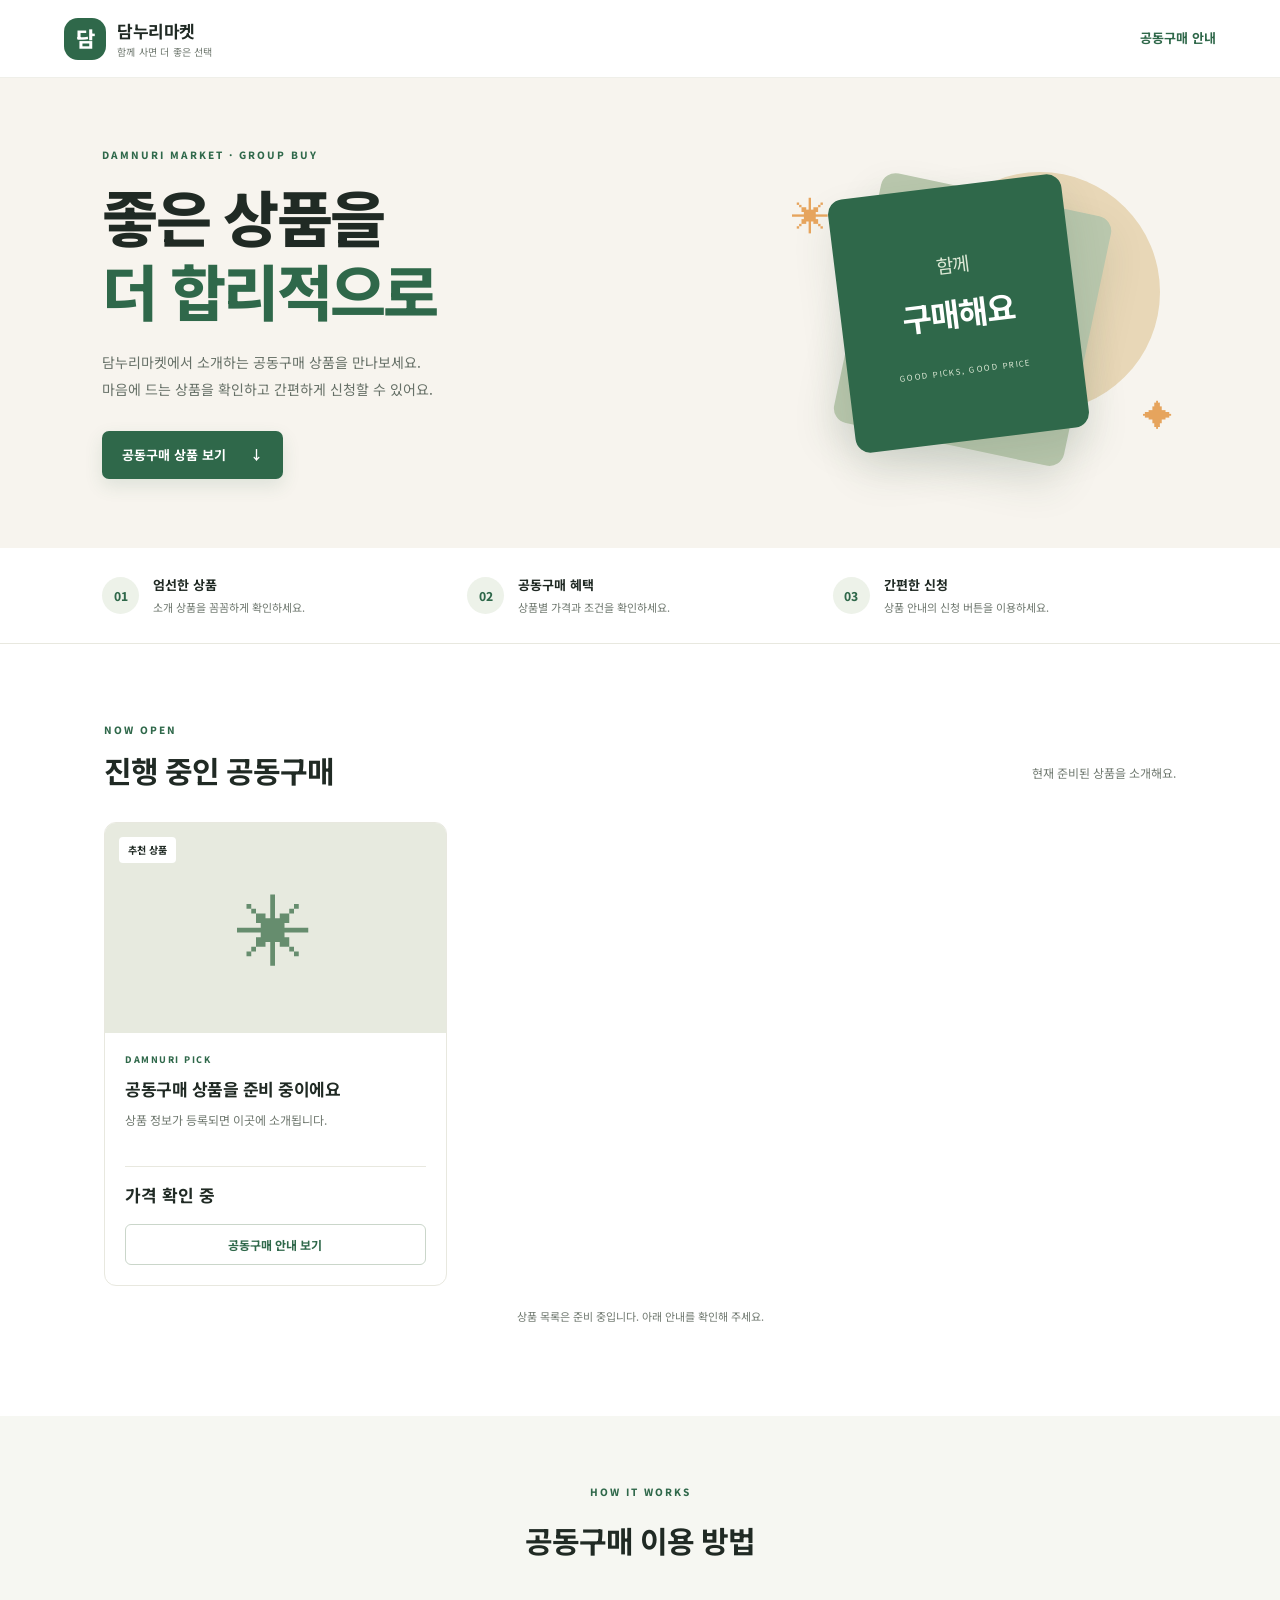
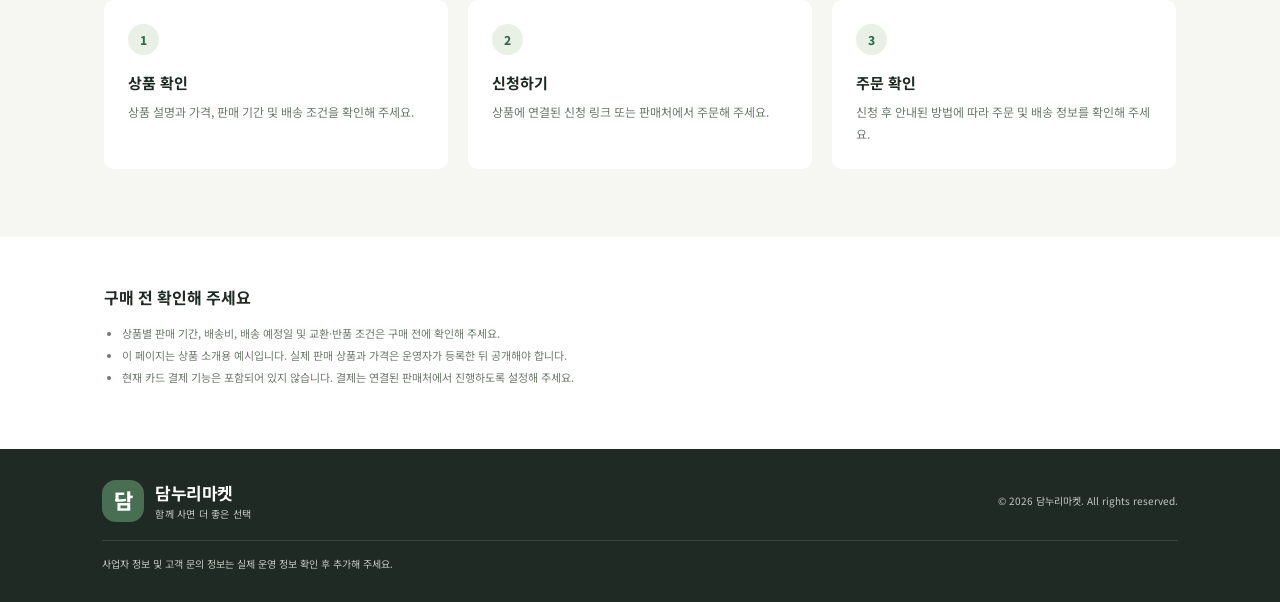
==== index.html @ f01aa06b "Add files via upload" ====
<!doctype html>
<html lang="ko">
<head>
  <meta charset="utf-8">
  <meta name="viewport" content="width=device-width, initial-scale=1">
  <meta name="theme-color" content="#f7f4ee">
  <meta name="description" content="담누리마켓 공동구매 — 좋은 상품을 합리적인 가격으로 만나보세요.">
  <title>담누리마켓 | 공동구매</title>
  <link rel="stylesheet" href="style.css">
</head>
<body>
  <header class="site-header">
    <a class="brand" href="#" aria-label="담누리마켓 홈">
      <span class="brand-mark">담</span>
      <span><strong>담누리마켓</strong><small>함께 사면 더 좋은 선택</small></span>
    </a>
    <a class="header-link" href="#how-it-works">공동구매 안내</a>
  </header>

  <main>
    <section class="hero">
      <div class="hero-copy">
        <p class="eyebrow">DAMNURI MARKET · GROUP BUY</p>
        <h1>좋은 상품을<br><span>더 합리적으로</span></h1>
        <p class="hero-description">담누리마켓에서 소개하는 공동구매 상품을 만나보세요.<br>마음에 드는 상품을 확인하고 간편하게 신청할 수 있어요.</p>
        <a class="primary-button" href="#products">공동구매 상품 보기 <span aria-hidden="true">↓</span></a>
      </div>
      <div class="hero-art" aria-label="공동구매를 상징하는 그래픽" role="img">
        <div class="sun"></div><div class="art-card card-back"></div>
        <div class="art-card card-front"><span>함께</span><strong>구매해요</strong><i>GOOD PICKS, GOOD PRICE</i></div>
        <span class="spark spark-one">✳</span><span class="spark spark-two">✦</span>
      </div>
    </section>

    <section class="trust-strip" aria-label="서비스 특징">
      <div><span>01</span><p><strong>엄선한 상품</strong><small>소개 상품을 꼼꼼하게 확인하세요.</small></p></div>
      <div><span>02</span><p><strong>공동구매 혜택</strong><small>상품별 가격과 조건을 확인하세요.</small></p></div>
      <div><span>03</span><p><strong>간편한 신청</strong><small>상품 안내의 신청 버튼을 이용하세요.</small></p></div>
    </section>

    <section class="products section-wrap" id="products">
      <div class="section-heading">
        <div><p class="eyebrow">NOW OPEN</p><h2>진행 중인 공동구매</h2></div>
        <p>현재 준비된 상품을 소개해요.</p>
      </div>
      <div id="product-grid" class="product-grid" aria-live="polite">
        <article class="product-card">
          <div class="product-visual visual-one"><span class="product-label">추천 상품</span><span class="visual-icon">✳</span></div>
          <div class="product-info"><p class="product-category">DAMNURI PICK</p><h3>공동구매 상품을 준비 중이에요</h3><p class="product-description">상품 정보가 등록되면 이곳에 소개됩니다.</p><div class="price-row"><strong>가격 확인 중</strong></div><a class="secondary-button" href="#how-it-works">공동구매 안내 보기</a></div>
        </article>
      </div>
      <p class="data-note" id="data-note">상품 목록은 준비 중입니다. 아래 안내를 확인해 주세요.</p>
    </section>

    <section class="how-section" id="how-it-works">
      <div class="section-wrap how-inner">
        <p class="eyebrow">HOW IT WORKS</p><h2>공동구매 이용 방법</h2>
        <div class="steps">
          <div><span>1</span><h3>상품 확인</h3><p>상품 설명과 가격, 판매 기간 및 배송 조건을 확인해 주세요.</p></div>
          <div><span>2</span><h3>신청하기</h3><p>상품에 연결된 신청 링크 또는 판매처에서 주문해 주세요.</p></div>
          <div><span>3</span><h3>주문 확인</h3><p>신청 후 안내된 방법에 따라 주문 및 배송 정보를 확인해 주세요.</p></div>
        </div>
      </div>
    </section>

    <section class="notice section-wrap">
      <h2>구매 전 확인해 주세요</h2>
      <ul>
        <li>상품별 판매 기간, 배송비, 배송 예정일 및 교환·반품 조건은 구매 전에 확인해 주세요.</li>
        <li>이 페이지는 상품 소개용 예시입니다. 실제 판매 상품과 가격은 운영자가 등록한 뒤 공개해야 합니다.</li>
        <li>현재 카드 결제 기능은 포함되어 있지 않습니다. 결제는 연결된 판매처에서 진행하도록 설정해 주세요.</li>
      </ul>
    </section>
  </main>

  <footer class="site-footer">
    <div class="brand footer-brand"><span class="brand-mark">담</span><span><strong>담누리마켓</strong><small>함께 사면 더 좋은 선택</small></span></div>
    <p>© <span id="year"></span> 담누리마켓. All rights reserved.</p>
    <p class="footer-small">사업자 정보 및 고객 문의 정보는 실제 운영 정보 확인 후 추가해 주세요.</p>
  </footer>
  <script src="script.js"></script>
</body>
</html>
---- style.css ----
@import url('https://fonts.googleapis.com/css2?family=Noto+Sans+KR:wght@400;500;600;700;800&display=swap');

:root{--ink:#202a24;--muted:#707970;--green:#2f684a;--green-dark:#204b35;--cream:#f7f4ee;--line:#e8e8df;--white:#fff;--orange:#e6a45d}
*{box-sizing:border-box}
html{scroll-behavior:smooth}
body{margin:0;background:#fff;color:var(--ink);font-family:'Noto Sans KR',sans-serif;line-height:1.6}
a{color:inherit;text-decoration:none}
.site-header{height:78px;display:flex;align-items:center;justify-content:space-between;padding:0 max(5vw,22px);border-bottom:1px solid #efefe9;background:rgba(255,255,255,.94)}
.brand{display:flex;align-items:center;gap:11px}
.brand-mark{width:42px;height:42px;display:grid;place-items:center;background:var(--green);color:#fff;border-radius:14px;font-size:21px;font-weight:800}
.brand strong{display:block;font-size:17px;letter-spacing:-.5px}
.brand small{display:block;font-size:10px;color:var(--muted);letter-spacing:.2px}
.header-link{font-size:13px;font-weight:700;color:var(--green)}
.hero{min-height:470px;padding:68px max(8vw,24px);display:grid;grid-template-columns:1.15fr .85fr;align-items:center;gap:45px;background:var(--cream);overflow:hidden}
.eyebrow{font-size:10px;letter-spacing:2px;font-weight:800;color:var(--green);margin:0 0 16px}
h1{font-size:clamp(38px,5vw,61px);line-height:1.22;letter-spacing:-2.7px;margin:0;font-weight:800}
h1 span{color:var(--green)}
.hero-description{font-size:14px;color:#667067;line-height:1.9;margin:22px 0 28px}
.primary-button{display:inline-flex;align-items:center;gap:24px;padding:14px 20px;border-radius:7px;background:var(--green);color:#fff;font-size:13px;font-weight:700;box-shadow:0 7px 18px #2f684a20}
.primary-button:hover{background:var(--green-dark)}
.hero-art{height:300px;position:relative;display:grid;place-items:center}
.sun{position:absolute;width:240px;height:240px;background:#e8d7b7;border-radius:50%;right:4%;top:3%}
.art-card{position:absolute;width:235px;height:255px;border-radius:15px;box-shadow:0 20px 40px #304c3520}
.card-back{background:#b9c7ad;transform:rotate(12deg) translate(15px,3px)}
.card-front{background:var(--green);color:#fff;transform:rotate(-7deg);display:flex;flex-direction:column;justify-content:center;align-items:center;gap:7px}
.card-front span{font-size:19px;color:#dce8d5}
.card-front strong{font-size:32px;letter-spacing:-1px}
.card-front i{font-size:8px;letter-spacing:1.5px;color:#dce8d5;font-style:normal;margin-top:20px}
.spark{position:absolute;color:var(--orange);font-size:38px}.spark-one{top:22px;left:12%}.spark-two{right:1%;bottom:25px;font-size:30px}
.trust-strip{display:grid;grid-template-columns:repeat(3,1fr);gap:20px;padding:27px max(8vw,24px);border-bottom:1px solid var(--line)}
.trust-strip>div{display:flex;align-items:center;gap:14px}.trust-strip>div>span{font-size:12px;font-weight:800;color:var(--green);background:#edf2e9;border-radius:50%;width:37px;height:37px;display:grid;place-items:center;flex-shrink:0}
.trust-strip p{margin:0}.trust-strip strong,.trust-strip small{display:block}.trust-strip strong{font-size:13px}.trust-strip small{font-size:11px;color:var(--muted);margin-top:3px}
.section-wrap{max-width:1120px;margin:0 auto;padding-left:24px;padding-right:24px}
.products{padding-top:78px;padding-bottom:80px}
.section-heading{display:flex;justify-content:space-between;align-items:end;margin-bottom:28px}.section-heading h2,.how-inner h2{font-size:30px;letter-spacing:-1px;margin:0}.section-heading .eyebrow{margin-bottom:8px}.section-heading>p{font-size:12px;color:var(--muted)}
.product-grid{display:grid;grid-template-columns:repeat(3,minmax(0,1fr));gap:22px}
.product-card{border:1px solid var(--line);border-radius:12px;overflow:hidden;background:#fff;transition:transform .2s,box-shadow .2s}.product-card:hover{transform:translateY(-3px);box-shadow:0 12px 30px #1e39200d}
.product-visual{height:210px;position:relative;display:grid;place-items:center;overflow:hidden}.visual-one{background:#e7eadf}.visual-two{background:#f3e4d6}.visual-three{background:#e0e8e5}
.product-label{position:absolute;left:14px;top:14px;background:#fff;padding:5px 9px;border-radius:4px;font-size:10px;font-weight:700}.visual-icon{font-size:76px;color:#477653;opacity:.8}
.product-info{padding:20px}.product-category{font-size:9px;letter-spacing:1.5px;color:var(--green);font-weight:800;margin:0 0 7px}.product-info h3{font-size:17px;margin:0 0 8px;letter-spacing:-.5px}.product-description{font-size:12px;color:var(--muted);min-height:38px;margin:0 0 18px}.price-row{border-top:1px solid var(--line);padding-top:14px;margin-bottom:15px}.price-row strong{font-size:17px}.price-row del{font-size:11px;color:#999;margin-right:7px}.price-row .discount{font-size:11px;color:#c55a38;font-weight:800;margin-right:6px}.secondary-button{display:block;text-align:center;border:1px solid #cad6ca;border-radius:6px;padding:10px;font-size:12px;font-weight:700;color:var(--green)}.secondary-button:hover{background:#f1f5ef}
.data-note{text-align:center;color:var(--muted);font-size:11px;margin-top:22px}
.how-section{background:#f6f7f2;padding:68px 0}.how-inner>.eyebrow{text-align:center}.how-inner h2{text-align:center;margin-bottom:36px}.steps{display:grid;grid-template-columns:repeat(3,1fr);gap:20px}.steps>div{background:#fff;border-radius:10px;padding:24px}.steps span{display:grid;place-items:center;width:31px;height:31px;background:#e9f0e6;color:var(--green);border-radius:50%;font-weight:800;font-size:12px}.steps h3{font-size:15px;margin:16px 0 6px}.steps p{font-size:12px;color:var(--muted);margin:0;line-height:1.8}
.notice{padding-top:48px;padding-bottom:50px}.notice h2{font-size:16px;margin:0 0 12px}.notice ul{padding-left:18px;color:var(--muted);font-size:11px;line-height:2}
.site-footer{background:#202a24;color:#fff;padding:30px max(8vw,24px);display:flex;align-items:center;justify-content:space-between;gap:18px;flex-wrap:wrap}.footer-brand .brand-mark{background:#496f52}.footer-brand small{color:#c2ccc2}.site-footer>p{font-size:10px;color:#c2ccc2}.site-footer .footer-small{width:100%;margin:0;padding-top:15px;border-top:1px solid #ffffff20}
@media(max-width:760px){.site-header{height:68px}.hero{padding-top:48px;padding-bottom:38px;grid-template-columns:1fr;gap:12px}.hero-art{height:245px}.sun{width:200px;height:200px;right:16%}.art-card{width:180px;height:205px}.card-front strong{font-size:27px}.trust-strip{grid-template-columns:1fr;gap:15px;padding-top:22px;padding-bottom:22px}.section-heading{display:block}.section-heading>p{margin-top:10px}.products{padding-top:55px;padding-bottom:55px}.product-grid{grid-template-columns:1fr;gap:15px}.product-visual{height:190px}.steps{grid-template-columns:1fr}.how-section{padding:50px 0}.how-inner h2,.section-heading h2{font-size:25px}.site-footer{display:block}.site-footer>p{margin-top:18px}}
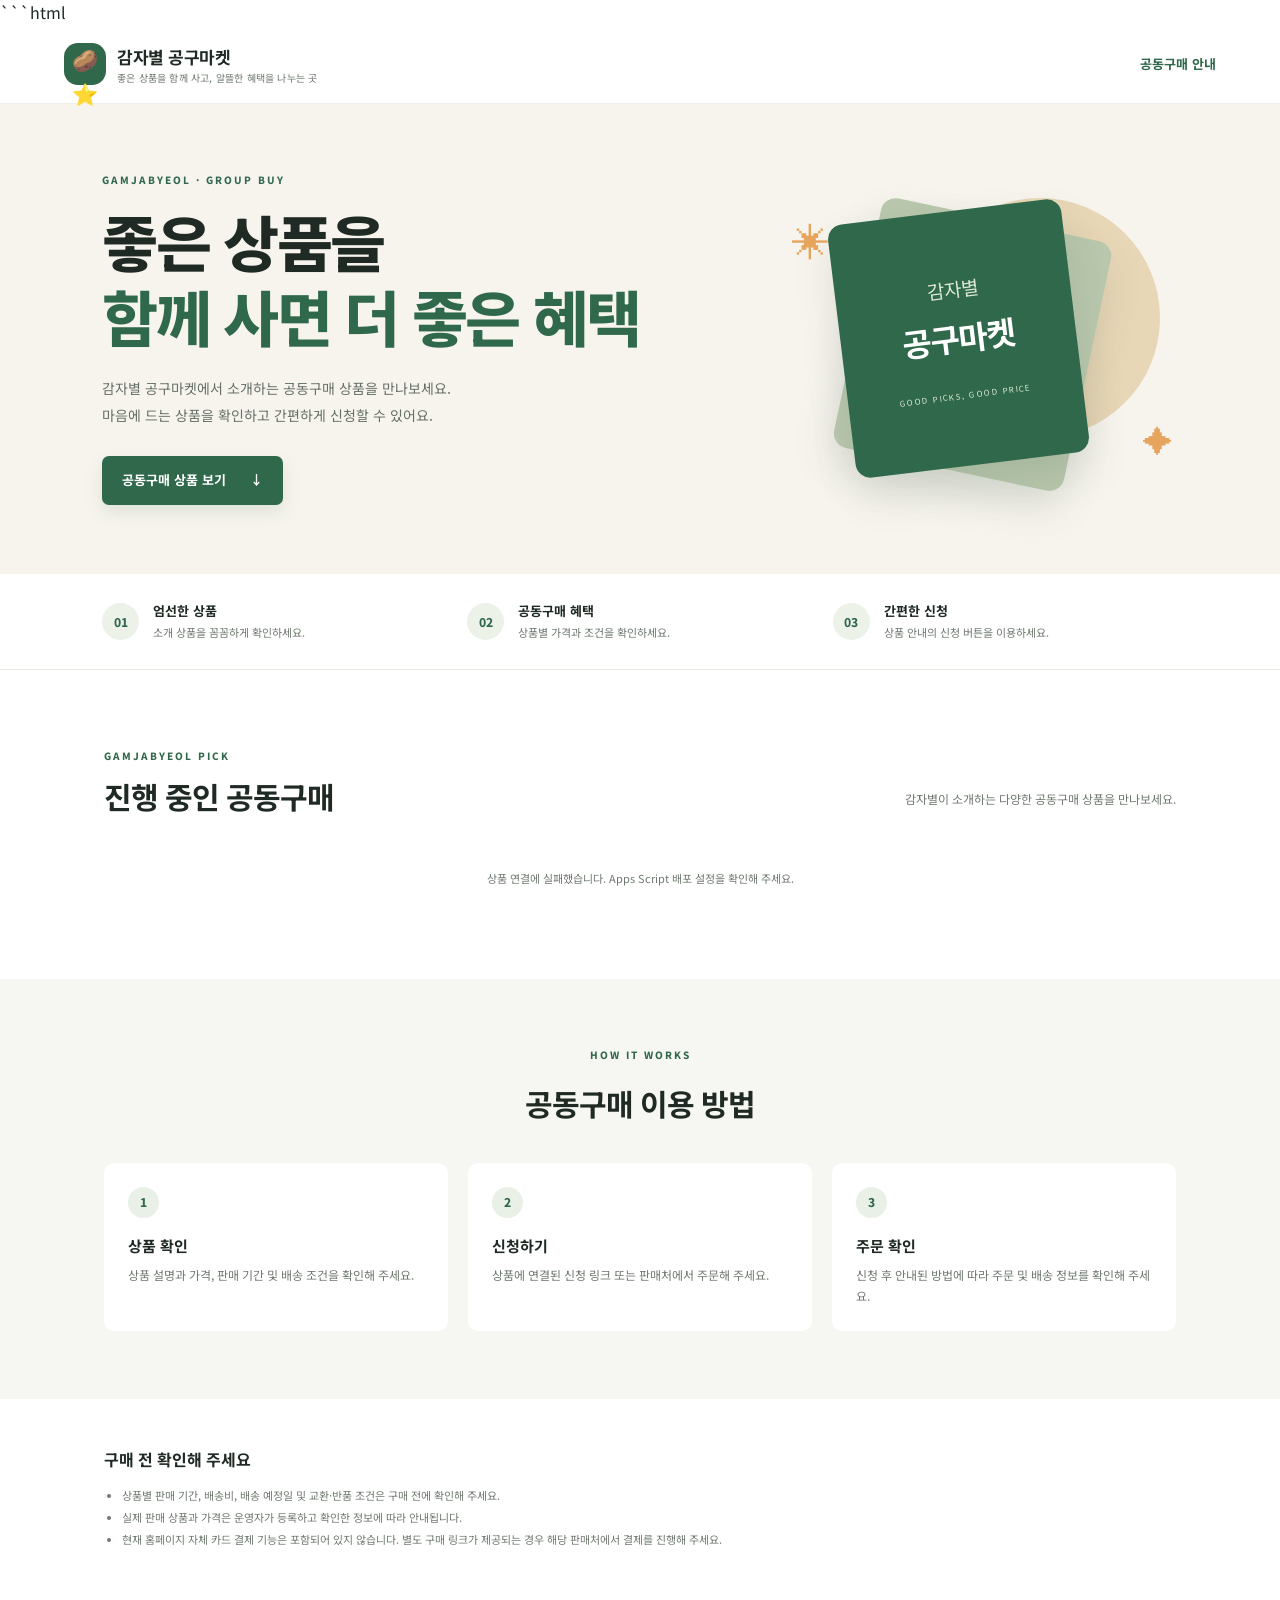
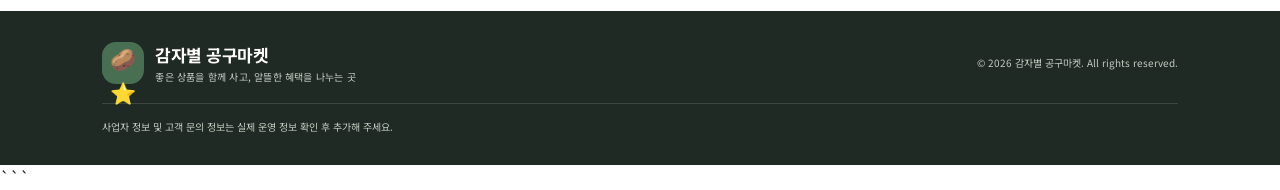
==== commit b1753d88: "Update index.html" ====
--- a/index.html
+++ b/index.html
@@ -1,18 +1,24 @@
+```html
 <!doctype html>
 <html lang="ko">
 <head>
   <meta charset="utf-8">
   <meta name="viewport" content="width=device-width, initial-scale=1">
-  <meta name="theme-color" content="#f7f4ee">
-  <meta name="description" content="담누리마켓 공동구매 — 좋은 상품을 합리적인 가격으로 만나보세요.">
-  <title>담누리마켓 | 공동구매</title>
+  <meta name="theme-color" content="#fff9ed">
+  <meta name="description" content="감자별 공구마켓 — 좋은 상품을 함께 사고, 알뜰한 혜택을 나누는 곳.">
+  <title>감자별 공구마켓 | 공동구매</title>
   <link rel="stylesheet" href="style.css">
 </head>
 <body>
   <header class="site-header">
-    <a class="brand" href="#" aria-label="담누리마켓 홈">
-      <span class="brand-mark">담</span>
-      <span><strong>담누리마켓</strong><small>함께 사면 더 좋은 선택</small></span>
+    <a class="brand" href="#" aria-label="감자별 공구마켓 홈">
+      <span class="brand-mark brand-mascot" aria-hidden="true">
+        <span>🥔</span><span>⭐</span>
+      </span>
+      <span>
+        <strong>감자별 공구마켓</strong>
+        <small>좋은 상품을 함께 사고, 알뜰한 혜택을 나누는 곳</small>
+      </span>
     </a>
     <a class="header-link" href="#how-it-works">공동구매 안내</a>
   </header>
@@ -20,45 +26,111 @@
   <main>
     <section class="hero">
       <div class="hero-copy">
-        <p class="eyebrow">DAMNURI MARKET · GROUP BUY</p>
-        <h1>좋은 상품을<br><span>더 합리적으로</span></h1>
-        <p class="hero-description">담누리마켓에서 소개하는 공동구매 상품을 만나보세요.<br>마음에 드는 상품을 확인하고 간편하게 신청할 수 있어요.</p>
-        <a class="primary-button" href="#products">공동구매 상품 보기 <span aria-hidden="true">↓</span></a>
+        <p class="eyebrow">GAMJABYEOL · GROUP BUY</p>
+        <h1>좋은 상품을<br><span>함께 사면 더 좋은 혜택</span></h1>
+        <p class="hero-description">
+          감자별 공구마켓에서 소개하는 공동구매 상품을 만나보세요.<br>
+          마음에 드는 상품을 확인하고 간편하게 신청할 수 있어요.
+        </p>
+        <a class="primary-button" href="#products">
+          공동구매 상품 보기 <span aria-hidden="true">↓</span>
+        </a>
       </div>
-      <div class="hero-art" aria-label="공동구매를 상징하는 그래픽" role="img">
-        <div class="sun"></div><div class="art-card card-back"></div>
-        <div class="art-card card-front"><span>함께</span><strong>구매해요</strong><i>GOOD PICKS, GOOD PRICE</i></div>
-        <span class="spark spark-one">✳</span><span class="spark spark-two">✦</span>
+
+      <div class="hero-art" aria-label="감자별 공구마켓을 상징하는 그래픽" role="img">
+        <div class="sun"></div>
+        <div class="art-card card-back"></div>
+        <div class="art-card card-front">
+          <span>감자별</span>
+          <strong>공구마켓</strong>
+          <i>GOOD PICKS, GOOD PRICE</i>
+        </div>
+        <span class="spark spark-one">✳</span>
+        <span class="spark spark-two">✦</span>
       </div>
     </section>
 
     <section class="trust-strip" aria-label="서비스 특징">
-      <div><span>01</span><p><strong>엄선한 상품</strong><small>소개 상품을 꼼꼼하게 확인하세요.</small></p></div>
-      <div><span>02</span><p><strong>공동구매 혜택</strong><small>상품별 가격과 조건을 확인하세요.</small></p></div>
-      <div><span>03</span><p><strong>간편한 신청</strong><small>상품 안내의 신청 버튼을 이용하세요.</small></p></div>
+      <div>
+        <span>01</span>
+        <p>
+          <strong>엄선한 상품</strong>
+          <small>소개 상품을 꼼꼼하게 확인하세요.</small>
+        </p>
+      </div>
+      <div>
+        <span>02</span>
+        <p>
+          <strong>공동구매 혜택</strong>
+          <small>상품별 가격과 조건을 확인하세요.</small>
+        </p>
+      </div>
+      <div>
+        <span>03</span>
+        <p>
+          <strong>간편한 신청</strong>
+          <small>상품 안내의 신청 버튼을 이용하세요.</small>
+        </p>
+      </div>
     </section>
 
     <section class="products section-wrap" id="products">
       <div class="section-heading">
-        <div><p class="eyebrow">NOW OPEN</p><h2>진행 중인 공동구매</h2></div>
-        <p>현재 준비된 상품을 소개해요.</p>
+        <div>
+          <p class="eyebrow">GAMJABYEOL PICK</p>
+          <h2>진행 중인 공동구매</h2>
+        </div>
+        <p>감자별이 소개하는 다양한 공동구매 상품을 만나보세요.</p>
       </div>
+
       <div id="product-grid" class="product-grid" aria-live="polite">
         <article class="product-card">
-          <div class="product-visual visual-one"><span class="product-label">추천 상품</span><span class="visual-icon">✳</span></div>
-          <div class="product-info"><p class="product-category">DAMNURI PICK</p><h3>공동구매 상품을 준비 중이에요</h3><p class="product-description">상품 정보가 등록되면 이곳에 소개됩니다.</p><div class="price-row"><strong>가격 확인 중</strong></div><a class="secondary-button" href="#how-it-works">공동구매 안내 보기</a></div>
+          <div class="product-visual visual-one">
+            <span class="product-label">공동구매</span>
+            <span class="visual-icon">⭐</span>
+          </div>
+          <div class="product-info">
+            <p class="product-category">GAMJABYEOL PICK</p>
+            <h3>새로운 공동구매 상품을 준비 중이에요</h3>
+            <p class="product-description">
+              새로운 상품이 등록되면 이곳에서 확인할 수 있습니다.
+            </p>
+            <div class="price-row">
+              <strong>상품 준비 중</strong>
+            </div>
+            <a class="secondary-button" href="#how-it-works">
+              공동구매 안내 보기
+            </a>
+          </div>
         </article>
       </div>
-      <p class="data-note" id="data-note">상품 목록은 준비 중입니다. 아래 안내를 확인해 주세요.</p>
+
+      <p class="data-note" id="data-note">
+        새로운 공동구매 상품이 등록되면 이곳에 소개됩니다.
+      </p>
     </section>
 
     <section class="how-section" id="how-it-works">
       <div class="section-wrap how-inner">
-        <p class="eyebrow">HOW IT WORKS</p><h2>공동구매 이용 방법</h2>
+        <p class="eyebrow">HOW IT WORKS</p>
+        <h2>공동구매 이용 방법</h2>
+
         <div class="steps">
-          <div><span>1</span><h3>상품 확인</h3><p>상품 설명과 가격, 판매 기간 및 배송 조건을 확인해 주세요.</p></div>
-          <div><span>2</span><h3>신청하기</h3><p>상품에 연결된 신청 링크 또는 판매처에서 주문해 주세요.</p></div>
-          <div><span>3</span><h3>주문 확인</h3><p>신청 후 안내된 방법에 따라 주문 및 배송 정보를 확인해 주세요.</p></div>
+          <div>
+            <span>1</span>
+            <h3>상품 확인</h3>
+            <p>상품 설명과 가격, 판매 기간 및 배송 조건을 확인해 주세요.</p>
+          </div>
+          <div>
+            <span>2</span>
+            <h3>신청하기</h3>
+            <p>상품에 연결된 신청 링크 또는 판매처에서 주문해 주세요.</p>
+          </div>
+          <div>
+            <span>3</span>
+            <h3>주문 확인</h3>
+            <p>신청 후 안내된 방법에 따라 주문 및 배송 정보를 확인해 주세요.</p>
+          </div>
         </div>
       </div>
     </section>
@@ -67,17 +139,29 @@
       <h2>구매 전 확인해 주세요</h2>
       <ul>
         <li>상품별 판매 기간, 배송비, 배송 예정일 및 교환·반품 조건은 구매 전에 확인해 주세요.</li>
-        <li>이 페이지는 상품 소개용 예시입니다. 실제 판매 상품과 가격은 운영자가 등록한 뒤 공개해야 합니다.</li>
-        <li>현재 카드 결제 기능은 포함되어 있지 않습니다. 결제는 연결된 판매처에서 진행하도록 설정해 주세요.</li>
+        <li>실제 판매 상품과 가격은 운영자가 등록하고 확인한 정보에 따라 안내됩니다.</li>
+        <li>현재 홈페이지 자체 카드 결제 기능은 포함되어 있지 않습니다. 별도 구매 링크가 제공되는 경우 해당 판매처에서 결제를 진행해 주세요.</li>
       </ul>
     </section>
   </main>
 
   <footer class="site-footer">
-    <div class="brand footer-brand"><span class="brand-mark">담</span><span><strong>담누리마켓</strong><small>함께 사면 더 좋은 선택</small></span></div>
-    <p>© <span id="year"></span> 담누리마켓. All rights reserved.</p>
-    <p class="footer-small">사업자 정보 및 고객 문의 정보는 실제 운영 정보 확인 후 추가해 주세요.</p>
+    <div class="brand footer-brand">
+      <span class="brand-mark brand-mascot" aria-hidden="true">
+        <span>🥔</span><span>⭐</span>
+      </span>
+      <span>
+        <strong>감자별 공구마켓</strong>
+        <small>좋은 상품을 함께 사고, 알뜰한 혜택을 나누는 곳</small>
+      </span>
+    </div>
+    <p>© <span id="year"></span> 감자별 공구마켓. All rights reserved.</p>
+    <p class="footer-small">
+      사업자 정보 및 고객 문의 정보는 실제 운영 정보 확인 후 추가해 주세요.
+    </p>
   </footer>
+
   <script src="script.js"></script>
 </body>
 </html>
+```
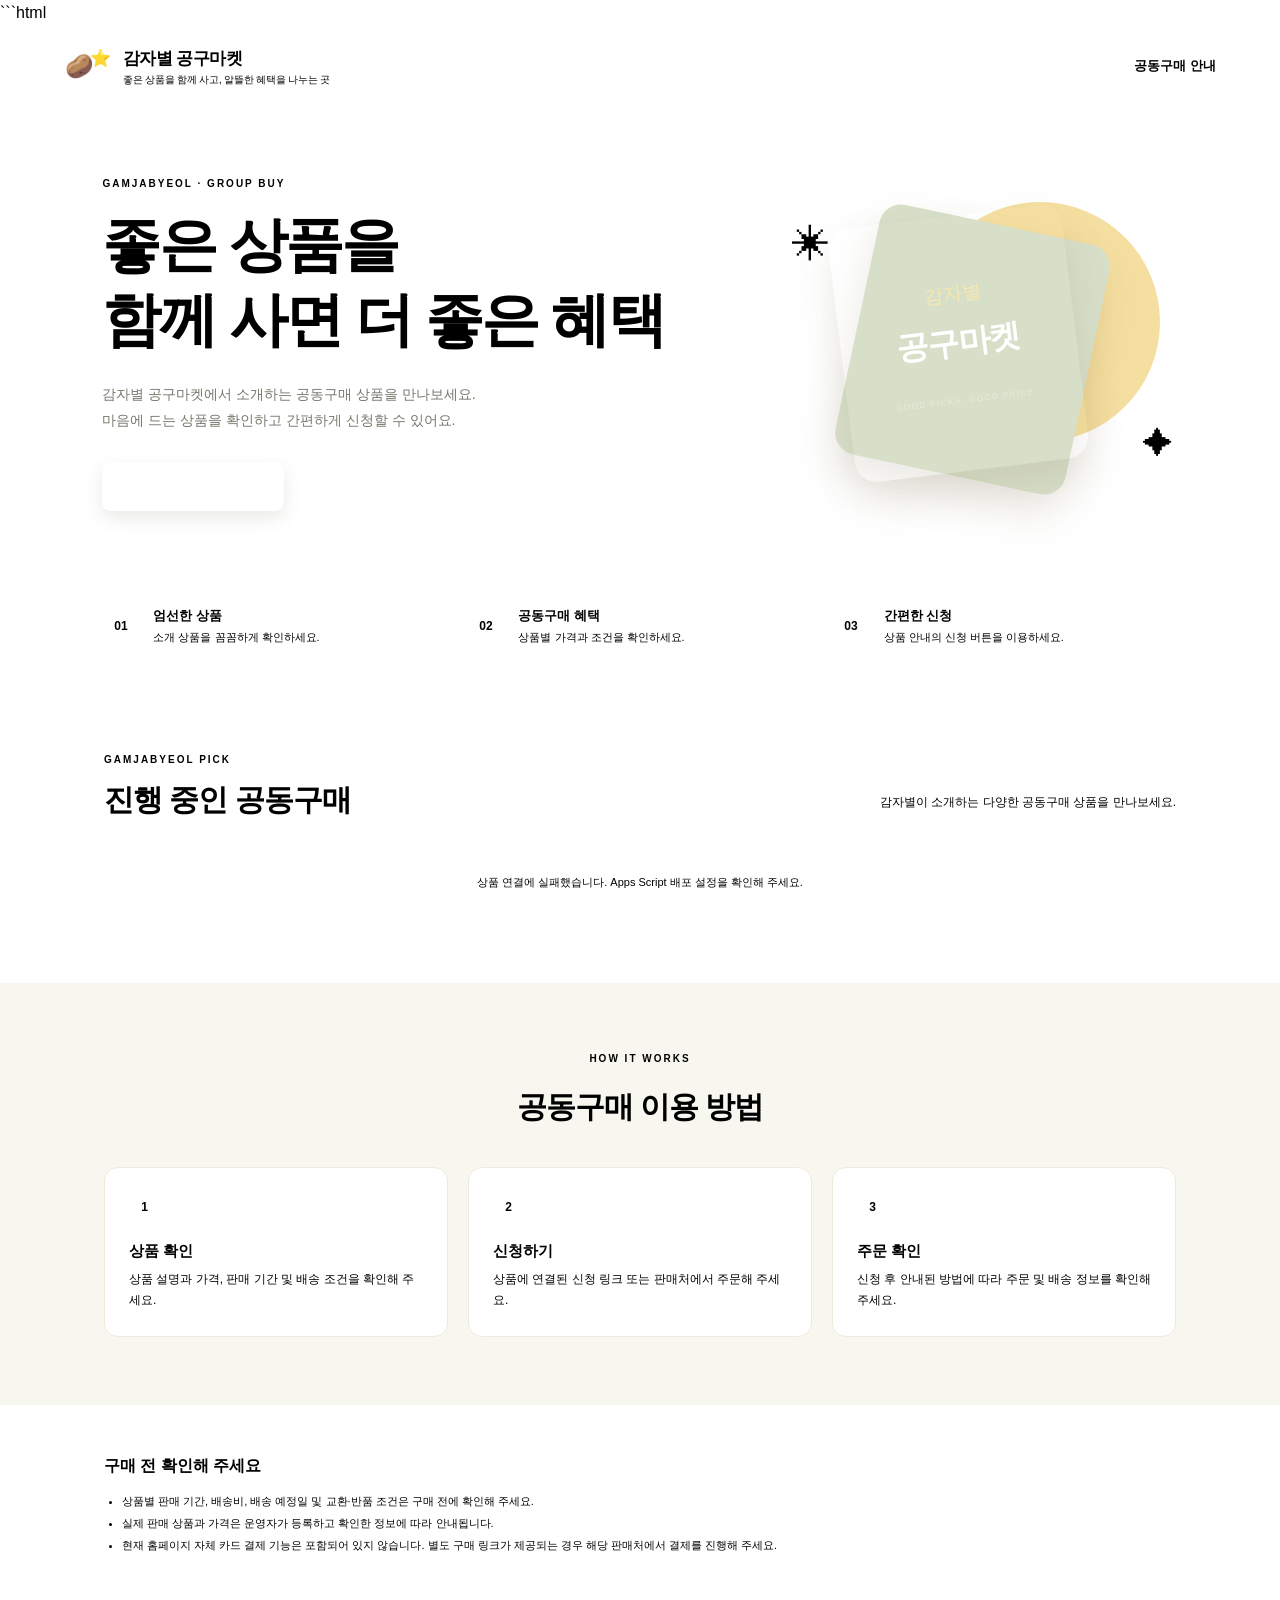
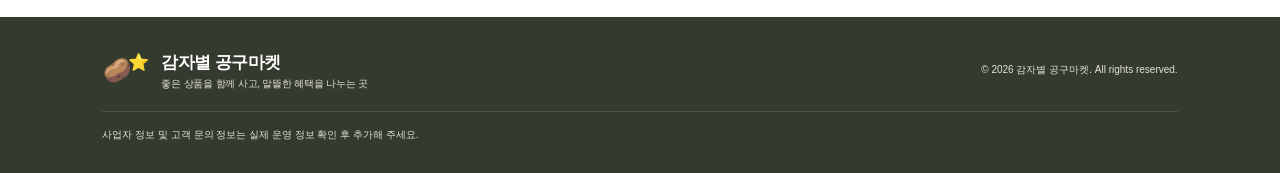
==== commit 2a89ad3f: "Update index.html" ====
--- a/index.html
+++ b/index.html
@@ -164,4 +164,3 @@
   <script src="script.js"></script>
 </body>
 </html>
-```
--- a/style.css
+++ b/style.css
@@ -1,45 +1,649 @@
+```css
 @import url('https://fonts.googleapis.com/css2?family=Noto+Sans+KR:wght@400;500;600;700;800&display=swap');
 
-:root{--ink:#202a24;--muted:#707970;--green:#2f684a;--green-dark:#204b35;--cream:#f7f4ee;--line:#e8e8df;--white:#fff;--orange:#e6a45d}
-*{box-sizing:border-box}
-html{scroll-behavior:smooth}
-body{margin:0;background:#fff;color:var(--ink);font-family:'Noto Sans KR',sans-serif;line-height:1.6}
-a{color:inherit;text-decoration:none}
-.site-header{height:78px;display:flex;align-items:center;justify-content:space-between;padding:0 max(5vw,22px);border-bottom:1px solid #efefe9;background:rgba(255,255,255,.94)}
-.brand{display:flex;align-items:center;gap:11px}
-.brand-mark{width:42px;height:42px;display:grid;place-items:center;background:var(--green);color:#fff;border-radius:14px;font-size:21px;font-weight:800}
-.brand strong{display:block;font-size:17px;letter-spacing:-.5px}
-.brand small{display:block;font-size:10px;color:var(--muted);letter-spacing:.2px}
-.header-link{font-size:13px;font-weight:700;color:var(--green)}
-.hero{min-height:470px;padding:68px max(8vw,24px);display:grid;grid-template-columns:1.15fr .85fr;align-items:center;gap:45px;background:var(--cream);overflow:hidden}
-.eyebrow{font-size:10px;letter-spacing:2px;font-weight:800;color:var(--green);margin:0 0 16px}
-h1{font-size:clamp(38px,5vw,61px);line-height:1.22;letter-spacing:-2.7px;margin:0;font-weight:800}
-h1 span{color:var(--green)}
-.hero-description{font-size:14px;color:#667067;line-height:1.9;margin:22px 0 28px}
-.primary-button{display:inline-flex;align-items:center;gap:24px;padding:14px 20px;border-radius:7px;background:var(--green);color:#fff;font-size:13px;font-weight:700;box-shadow:0 7px 18px #2f684a20}
-.primary-button:hover{background:var(--green-dark)}
-.hero-art{height:300px;position:relative;display:grid;place-items:center}
-.sun{position:absolute;width:240px;height:240px;background:#e8d7b7;border-radius:50%;right:4%;top:3%}
-.art-card{position:absolute;width:235px;height:255px;border-radius:15px;box-shadow:0 20px 40px #304c3520}
-.card-back{background:#b9c7ad;transform:rotate(12deg) translate(15px,3px)}
-.card-front{background:var(--green);color:#fff;transform:rotate(-7deg);display:flex;flex-direction:column;justify-content:center;align-items:center;gap:7px}
-.card-front span{font-size:19px;color:#dce8d5}
-.card-front strong{font-size:32px;letter-spacing:-1px}
-.card-front i{font-size:8px;letter-spacing:1.5px;color:#dce8d5;font-style:normal;margin-top:20px}
-.spark{position:absolute;color:var(--orange);font-size:38px}.spark-one{top:22px;left:12%}.spark-two{right:1%;bottom:25px;font-size:30px}
-.trust-strip{display:grid;grid-template-columns:repeat(3,1fr);gap:20px;padding:27px max(8vw,24px);border-bottom:1px solid var(--line)}
-.trust-strip>div{display:flex;align-items:center;gap:14px}.trust-strip>div>span{font-size:12px;font-weight:800;color:var(--green);background:#edf2e9;border-radius:50%;width:37px;height:37px;display:grid;place-items:center;flex-shrink:0}
-.trust-strip p{margin:0}.trust-strip strong,.trust-strip small{display:block}.trust-strip strong{font-size:13px}.trust-strip small{font-size:11px;color:var(--muted);margin-top:3px}
-.section-wrap{max-width:1120px;margin:0 auto;padding-left:24px;padding-right:24px}
-.products{padding-top:78px;padding-bottom:80px}
-.section-heading{display:flex;justify-content:space-between;align-items:end;margin-bottom:28px}.section-heading h2,.how-inner h2{font-size:30px;letter-spacing:-1px;margin:0}.section-heading .eyebrow{margin-bottom:8px}.section-heading>p{font-size:12px;color:var(--muted)}
-.product-grid{display:grid;grid-template-columns:repeat(3,minmax(0,1fr));gap:22px}
-.product-card{border:1px solid var(--line);border-radius:12px;overflow:hidden;background:#fff;transition:transform .2s,box-shadow .2s}.product-card:hover{transform:translateY(-3px);box-shadow:0 12px 30px #1e39200d}
-.product-visual{height:210px;position:relative;display:grid;place-items:center;overflow:hidden}.visual-one{background:#e7eadf}.visual-two{background:#f3e4d6}.visual-three{background:#e0e8e5}
-.product-label{position:absolute;left:14px;top:14px;background:#fff;padding:5px 9px;border-radius:4px;font-size:10px;font-weight:700}.visual-icon{font-size:76px;color:#477653;opacity:.8}
-.product-info{padding:20px}.product-category{font-size:9px;letter-spacing:1.5px;color:var(--green);font-weight:800;margin:0 0 7px}.product-info h3{font-size:17px;margin:0 0 8px;letter-spacing:-.5px}.product-description{font-size:12px;color:var(--muted);min-height:38px;margin:0 0 18px}.price-row{border-top:1px solid var(--line);padding-top:14px;margin-bottom:15px}.price-row strong{font-size:17px}.price-row del{font-size:11px;color:#999;margin-right:7px}.price-row .discount{font-size:11px;color:#c55a38;font-weight:800;margin-right:6px}.secondary-button{display:block;text-align:center;border:1px solid #cad6ca;border-radius:6px;padding:10px;font-size:12px;font-weight:700;color:var(--green)}.secondary-button:hover{background:#f1f5ef}
-.data-note{text-align:center;color:var(--muted);font-size:11px;margin-top:22px}
-.how-section{background:#f6f7f2;padding:68px 0}.how-inner>.eyebrow{text-align:center}.how-inner h2{text-align:center;margin-bottom:36px}.steps{display:grid;grid-template-columns:repeat(3,1fr);gap:20px}.steps>div{background:#fff;border-radius:10px;padding:24px}.steps span{display:grid;place-items:center;width:31px;height:31px;background:#e9f0e6;color:var(--green);border-radius:50%;font-weight:800;font-size:12px}.steps h3{font-size:15px;margin:16px 0 6px}.steps p{font-size:12px;color:var(--muted);margin:0;line-height:1.8}
-.notice{padding-top:48px;padding-bottom:50px}.notice h2{font-size:16px;margin:0 0 12px}.notice ul{padding-left:18px;color:var(--muted);font-size:11px;line-height:2}
-.site-footer{background:#202a24;color:#fff;padding:30px max(8vw,24px);display:flex;align-items:center;justify-content:space-between;gap:18px;flex-wrap:wrap}.footer-brand .brand-mark{background:#496f52}.footer-brand small{color:#c2ccc2}.site-footer>p{font-size:10px;color:#c2ccc2}.site-footer .footer-small{width:100%;margin:0;padding-top:15px;border-top:1px solid #ffffff20}
-@media(max-width:760px){.site-header{height:68px}.hero{padding-top:48px;padding-bottom:38px;grid-template-columns:1fr;gap:12px}.hero-art{height:245px}.sun{width:200px;height:200px;right:16%}.art-card{width:180px;height:205px}.card-front strong{font-size:27px}.trust-strip{grid-template-columns:1fr;gap:15px;padding-top:22px;padding-bottom:22px}.section-heading{display:block}.section-heading>p{margin-top:10px}.products{padding-top:55px;padding-bottom:55px}.product-grid{grid-template-columns:1fr;gap:15px}.product-visual{height:190px}.steps{grid-template-columns:1fr}.how-section{padding:50px 0}.how-inner h2,.section-heading h2{font-size:25px}.site-footer{display:block}.site-footer>p{margin-top:18px}}
+:root {
+  --ink: #302f28;
+  --muted: #77766b;
+  --green: #647b50;
+  --green-dark: #465d37;
+  --cream: #fff9ed;
+  --line: #eee5d5;
+  --white: #fff;
+  --orange: #e9bd53;
+  --yellow: #fff0bf;
+  --soft-green: #edf1e5;
+}
+
+* {
+  box-sizing: border-box;
+}
+
+html {
+  scroll-behavior: smooth;
+}
+
+body {
+  margin: 0;
+  background: #fff;
+  color: var(--ink);
+  font-family: 'Noto Sans KR', sans-serif;
+  line-height: 1.6;
+}
+
+a {
+  color: inherit;
+  text-decoration: none;
+}
+
+.site-header {
+  min-height: 82px;
+  display: flex;
+  align-items: center;
+  justify-content: space-between;
+  gap: 16px;
+  padding: 12px max(5vw, 22px);
+  border-bottom: 1px solid var(--line);
+  background: rgba(255, 255, 255, .96);
+}
+
+.brand {
+  display: flex;
+  align-items: center;
+  gap: 11px;
+  min-width: 0;
+}
+
+.brand-mark {
+  width: 48px;
+  height: 46px;
+  display: flex;
+  align-items: center;
+  justify-content: center;
+  flex-shrink: 0;
+  background: var(--yellow);
+  border-radius: 16px;
+  font-size: 21px;
+  font-weight: 800;
+}
+
+.brand-mascot span:first-child {
+  font-size: 23px;
+  transform: translateX(2px);
+}
+
+.brand-mascot span:last-child {
+  font-size: 17px;
+  transform: translate(-2px, -8px);
+}
+
+.brand strong {
+  display: block;
+  font-size: 17px;
+  letter-spacing: -.6px;
+}
+
+.brand small {
+  display: block;
+  font-size: 10px;
+  color: var(--muted);
+  letter-spacing: -.2px;
+}
+
+.header-link {
+  flex-shrink: 0;
+  font-size: 13px;
+  font-weight: 700;
+  color: var(--green);
+}
+
+.header-link:hover {
+  color: var(--green-dark);
+}
+
+.hero {
+  min-height: 470px;
+  padding: 68px max(8vw, 24px);
+  display: grid;
+  grid-template-columns: 1.15fr .85fr;
+  align-items: center;
+  gap: 45px;
+  background: var(--cream);
+  overflow: hidden;
+}
+
+.eyebrow {
+  font-size: 10px;
+  letter-spacing: 2px;
+  font-weight: 800;
+  color: var(--green);
+  margin: 0 0 16px;
+}
+
+h1 {
+  font-size: clamp(36px, 5vw, 59px);
+  line-height: 1.28;
+  letter-spacing: -2.7px;
+  margin: 0;
+  font-weight: 800;
+}
+
+h1 span {
+  color: var(--green);
+}
+
+.hero-description {
+  font-size: 14px;
+  color: #77776c;
+  line-height: 1.9;
+  margin: 22px 0 28px;
+}
+
+.primary-button {
+  display: inline-flex;
+  align-items: center;
+  gap: 24px;
+  padding: 14px 20px;
+  border-radius: 9px;
+  background: var(--green);
+  color: #fff;
+  font-size: 13px;
+  font-weight: 700;
+  box-shadow: 0 7px 18px #465d371f;
+  transition: background .2s, transform .2s;
+}
+
+.primary-button:hover {
+  background: var(--green-dark);
+  transform: translateY(-2px);
+}
+
+.hero-art {
+  height: 300px;
+  position: relative;
+  display: grid;
+  place-items: center;
+}
+
+.sun {
+  position: absolute;
+  width: 240px;
+  height: 240px;
+  background: #f5dfa0;
+  border-radius: 50%;
+  right: 4%;
+  top: 3%;
+}
+
+.art-card {
+  position: absolute;
+  width: 235px;
+  height: 255px;
+  border-radius: 22px;
+  box-shadow: 0 20px 40px #66553320;
+}
+
+.card-back {
+  background: #d8dfc9;
+  transform: rotate(12deg) translate(15px, 3px);
+}
+
+.card-front {
+  background: var(--green);
+  color: #fff;
+  transform: rotate(-7deg);
+  display: flex;
+  flex-direction: column;
+  justify-content: center;
+  align-items: center;
+  gap: 7px;
+}
+
+.card-front span {
+  font-size: 19px;
+  color: #f8e7ad;
+}
+
+.card-front strong {
+  font-size: 32px;
+  letter-spacing: -1px;
+}
+
+.card-front i {
+  font-size: 8px;
+  letter-spacing: 1.5px;
+  color: #e6ecd9;
+  font-style: normal;
+  margin-top: 20px;
+}
+
+.spark {
+  position: absolute;
+  color: var(--orange);
+  font-size: 38px;
+}
+
+.spark-one {
+  top: 22px;
+  left: 12%;
+}
+
+.spark-two {
+  right: 1%;
+  bottom: 25px;
+  font-size: 30px;
+}
+
+.trust-strip {
+  display: grid;
+  grid-template-columns: repeat(3, 1fr);
+  gap: 20px;
+  padding: 27px max(8vw, 24px);
+  border-bottom: 1px solid var(--line);
+}
+
+.trust-strip > div {
+  display: flex;
+  align-items: center;
+  gap: 14px;
+}
+
+.trust-strip > div > span {
+  font-size: 12px;
+  font-weight: 800;
+  color: var(--green);
+  background: var(--soft-green);
+  border-radius: 50%;
+  width: 37px;
+  height: 37px;
+  display: grid;
+  place-items: center;
+  flex-shrink: 0;
+}
+
+.trust-strip p {
+  margin: 0;
+}
+
+.trust-strip strong,
+.trust-strip small {
+  display: block;
+}
+
+.trust-strip strong {
+  font-size: 13px;
+}
+
+.trust-strip small {
+  font-size: 11px;
+  color: var(--muted);
+  margin-top: 3px;
+}
+
+.section-wrap {
+  max-width: 1120px;
+  margin: 0 auto;
+  padding-left: 24px;
+  padding-right: 24px;
+}
+
+.products {
+  padding-top: 78px;
+  padding-bottom: 80px;
+}
+
+.section-heading {
+  display: flex;
+  justify-content: space-between;
+  align-items: end;
+  gap: 20px;
+  margin-bottom: 28px;
+}
+
+.section-heading h2,
+.how-inner h2 {
+  font-size: 30px;
+  letter-spacing: -1px;
+  margin: 0;
+}
+
+.section-heading .eyebrow {
+  margin-bottom: 8px;
+}
+
+.section-heading > p {
+  font-size: 12px;
+  color: var(--muted);
+}
+
+.product-grid {
+  display: grid;
+  grid-template-columns: repeat(3, minmax(0, 1fr));
+  gap: 22px;
+}
+
+.product-card {
+  border: 1px solid var(--line);
+  border-radius: 16px;
+  overflow: hidden;
+  background: #fff;
+  transition: transform .2s, box-shadow .2s;
+}
+
+.product-card:hover {
+  transform: translateY(-3px);
+  box-shadow: 0 12px 30px #6c58300d;
+}
+
+.product-visual {
+  height: 210px;
+  position: relative;
+  display: grid;
+  place-items: center;
+  overflow: hidden;
+}
+
+.visual-one {
+  background: #f5edcf;
+}
+
+.visual-two {
+  background: #f5e4d6;
+}
+
+.visual-three {
+  background: #e6ecdf;
+}
+
+.product-label {
+  position: absolute;
+  left: 14px;
+  top: 14px;
+  background: #fff;
+  color: var(--green-dark);
+  padding: 5px 9px;
+  border-radius: 6px;
+  font-size: 10px;
+  font-weight: 700;
+}
+
+.visual-icon {
+  font-size: 76px;
+  color: var(--green);
+  opacity: .85;
+}
+
+.product-info {
+  padding: 20px;
+}
+
+.product-category {
+  font-size: 9px;
+  letter-spacing: 1.5px;
+  color: var(--green);
+  font-weight: 800;
+  margin: 0 0 7px;
+}
+
+.product-info h3 {
+  font-size: 17px;
+  margin: 0 0 8px;
+  letter-spacing: -.5px;
+}
+
+.product-description {
+  font-size: 12px;
+  color: var(--muted);
+  min-height: 38px;
+  margin: 0 0 18px;
+}
+
+.price-row {
+  border-top: 1px solid var(--line);
+  padding-top: 14px;
+  margin-bottom: 15px;
+}
+
+.price-row strong {
+  font-size: 17px;
+}
+
+.price-row del {
+  font-size: 11px;
+  color: #999;
+  margin-right: 7px;
+}
+
+.price-row .discount {
+  font-size: 11px;
+  color: #c15e3c;
+  font-weight: 800;
+  margin-right: 6px;
+}
+
+.secondary-button {
+  display: block;
+  text-align: center;
+  border: 1px solid #d5ddc9;
+  border-radius: 8px;
+  padding: 10px;
+  font-size: 12px;
+  font-weight: 700;
+  color: var(--green-dark);
+  transition: background .2s;
+}
+
+.secondary-button:hover {
+  background: var(--cream);
+}
+
+.data-note {
+  text-align: center;
+  color: var(--muted);
+  font-size: 11px;
+  margin-top: 22px;
+}
+
+.how-section {
+  background: #f8f7ef;
+  padding: 68px 0;
+}
+
+.how-inner > .eyebrow {
+  text-align: center;
+}
+
+.how-inner h2 {
+  text-align: center;
+  margin-bottom: 36px;
+}
+
+.steps {
+  display: grid;
+  grid-template-columns: repeat(3, 1fr);
+  gap: 20px;
+}
+
+.steps > div {
+  background: #fff;
+  border: 1px solid #f0eadc;
+  border-radius: 14px;
+  padding: 24px;
+}
+
+.steps span {
+  display: grid;
+  place-items: center;
+  width: 31px;
+  height: 31px;
+  background: var(--yellow);
+  color: var(--green-dark);
+  border-radius: 50%;
+  font-weight: 800;
+  font-size: 12px;
+}
+
+.steps h3 {
+  font-size: 15px;
+  margin: 16px 0 6px;
+}
+
+.steps p {
+  font-size: 12px;
+  color: var(--muted);
+  margin: 0;
+  line-height: 1.8;
+}
+
+.notice {
+  padding-top: 48px;
+  padding-bottom: 50px;
+}
+
+.notice h2 {
+  font-size: 16px;
+  margin: 0 0 12px;
+}
+
+.notice ul {
+  padding-left: 18px;
+  color: var(--muted);
+  font-size: 11px;
+  line-height: 2;
+}
+
+.site-footer {
+  background: #343a2e;
+  color: #fff;
+  padding: 30px max(8vw, 24px);
+  display: flex;
+  align-items: center;
+  justify-content: space-between;
+  gap: 18px;
+  flex-wrap: wrap;
+}
+
+.footer-brand .brand-mark {
+  background: var(--yellow);
+}
+
+.footer-brand small {
+  color: #e4e4d8;
+}
+
+.site-footer > p {
+  font-size: 10px;
+  color: #e4e4d8;
+}
+
+.site-footer .footer-small {
+  width: 100%;
+  margin: 0;
+  padding-top: 15px;
+  border-top: 1px solid #ffffff20;
+}
+
+@media (max-width: 760px) {
+  .site-header {
+    min-height: 68px;
+    padding-left: 18px;
+    padding-right: 18px;
+  }
+
+  .brand {
+    gap: 8px;
+  }
+
+  .brand-mark {
+    width: 42px;
+    height: 42px;
+  }
+
+  .brand strong {
+    font-size: 14px;
+  }
+
+  .brand small {
+    font-size: 9px;
+  }
+
+  .header-link {
+    font-size: 11px;
+  }
+
+  .hero {
+    padding-top: 48px;
+    padding-bottom: 38px;
+    grid-template-columns: 1fr;
+    gap: 12px;
+  }
+
+  .hero-art {
+    height: 245px;
+  }
+
+  .sun {
+    width: 200px;
+    height: 200px;
+    right: 16%;
+  }
+
+  .art-card {
+    width: 180px;
+    height: 205px;
+  }
+
+  .card-front strong {
+    font-size: 27px;
+  }
+
+  .trust-strip {
+    grid-template-columns: 1fr;
+    gap: 15px;
+    padding-top: 22px;
+    padding-bottom: 22px;
+  }
+
+  .section-heading {
+    display: block;
+  }
+
+  .section-heading > p {
+    margin-top: 10px;
+  }
+
+  .products {
+    padding-top: 55px;
+    padding-bottom: 55px;
+  }
+
+  .product-grid {
+    grid-template-columns: 1fr;
+    gap: 15px;
+  }
+
+  .product-visual {
+    height: 190px;
+  }
+
+  .steps {
+    grid-template-columns: 1fr;
+  }
+
+  .how-section {
+    padding: 50px 0;
+  }
+
+  .how-inner h2,
+  .section-heading h2 {
+    font-size: 25px;
+  }
+
+  .site-footer {
+    display: block;
+  }
+
+  .site-footer > p {
+    margin-top: 18px;
+  }
+}
+```
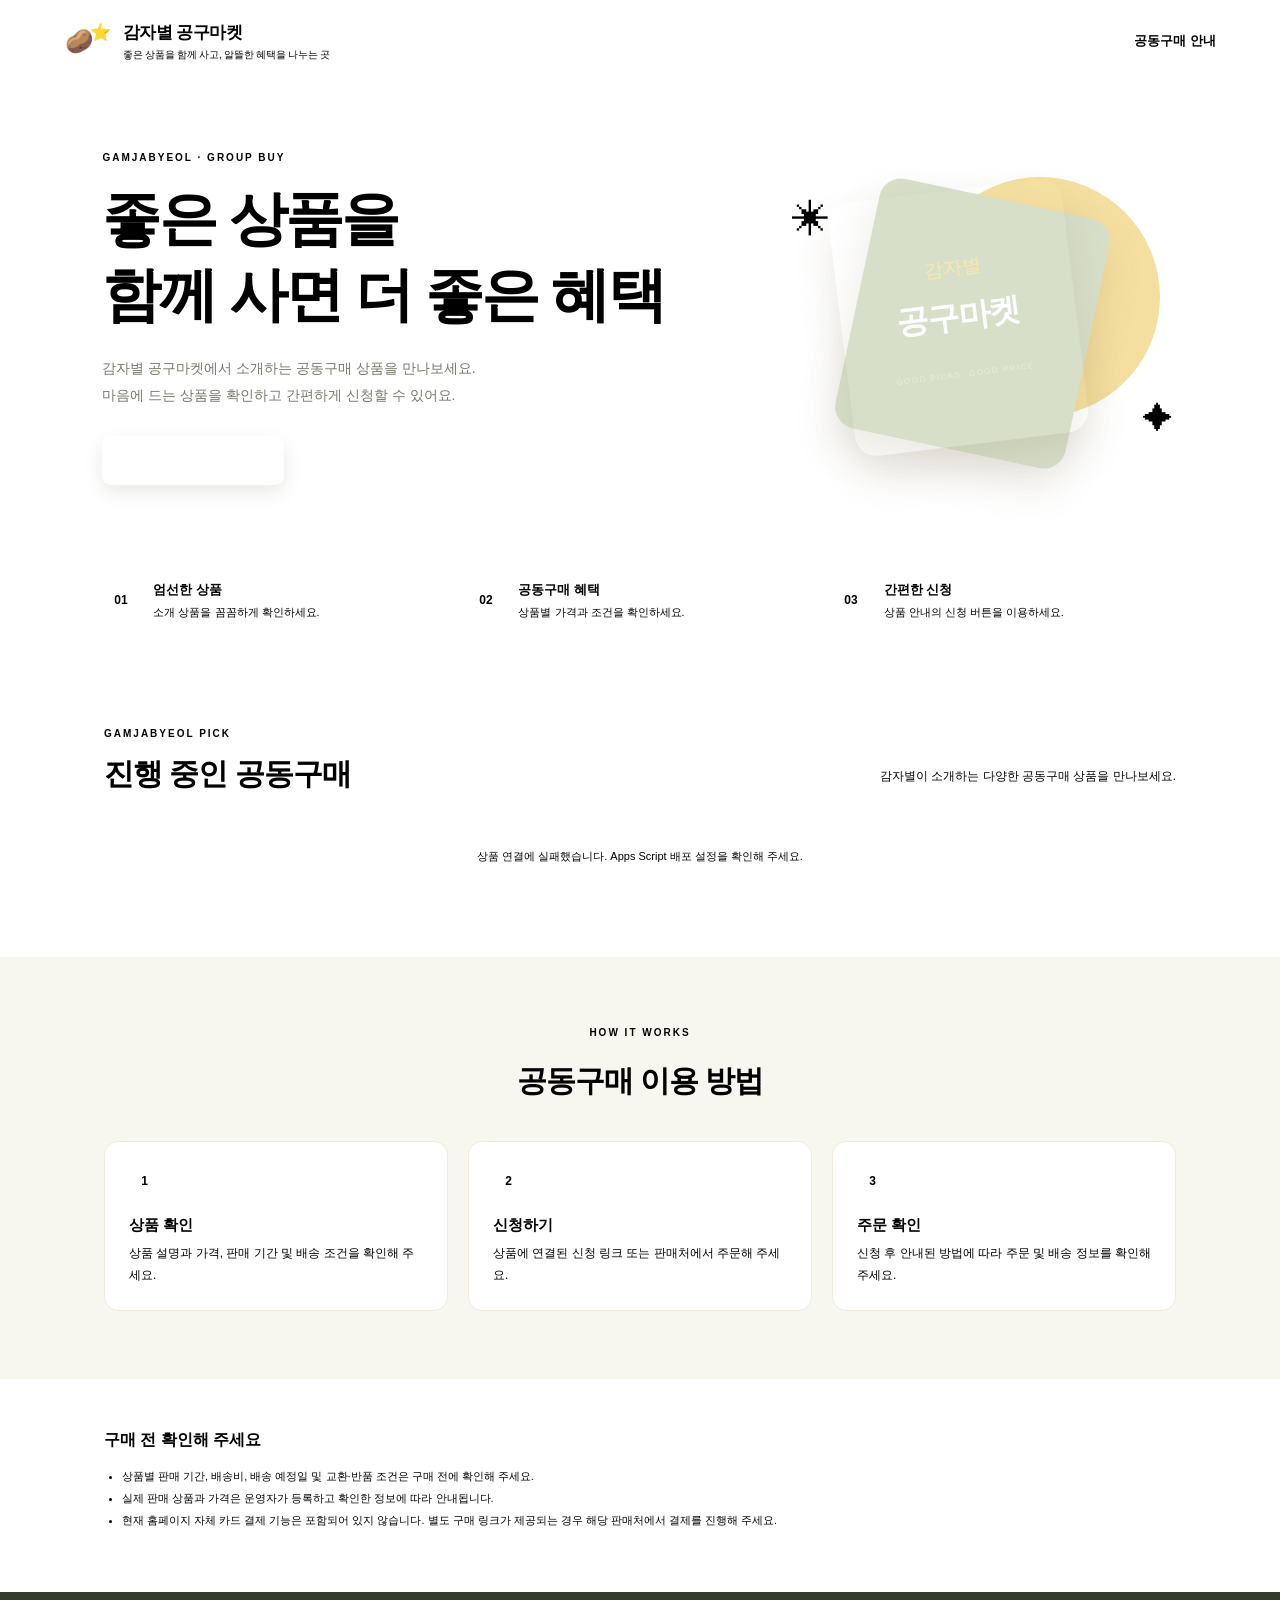
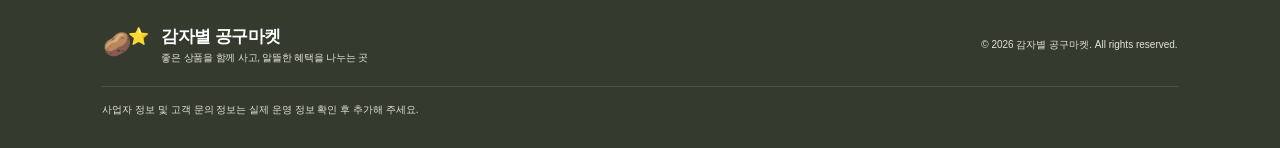
==== commit e5865505: "Update index.html" ====
--- a/index.html
+++ b/index.html
@@ -1,4 +1,4 @@
-```html
+
 <!doctype html>
 <html lang="ko">
 <head>
